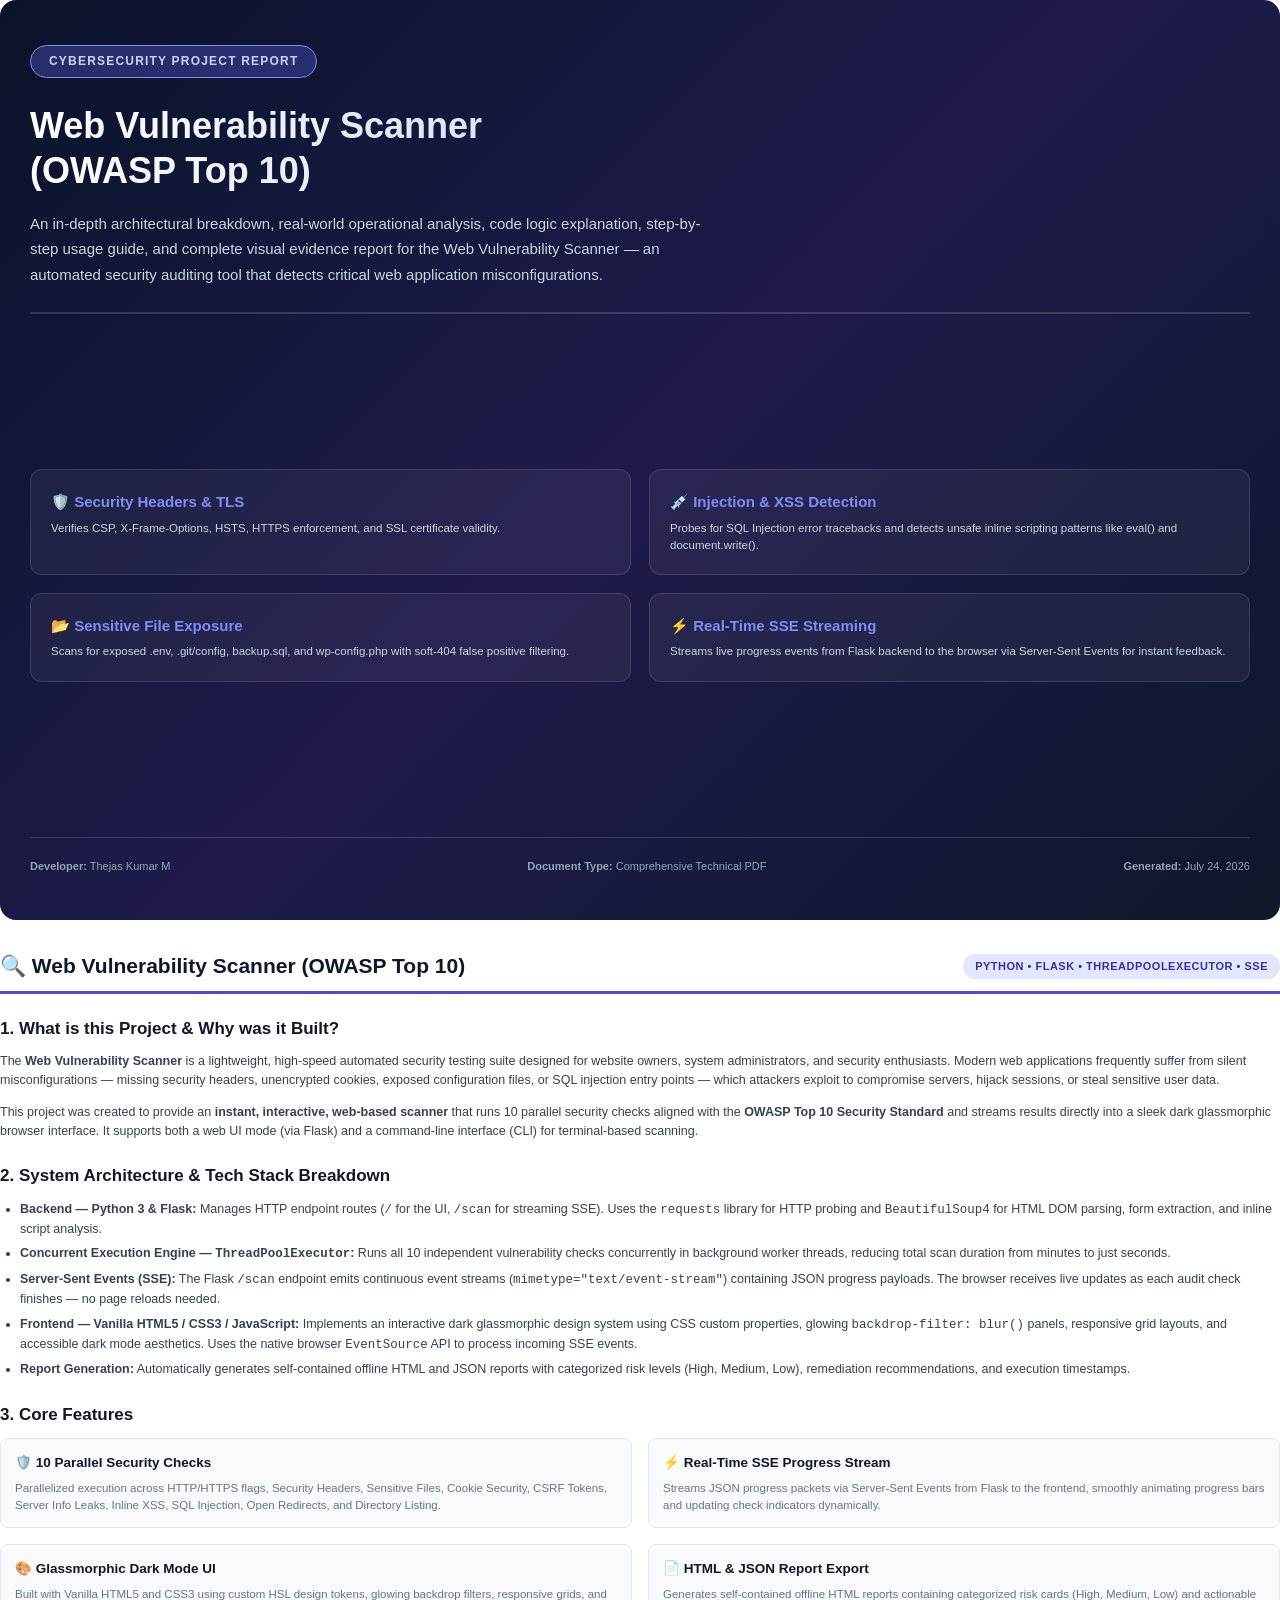
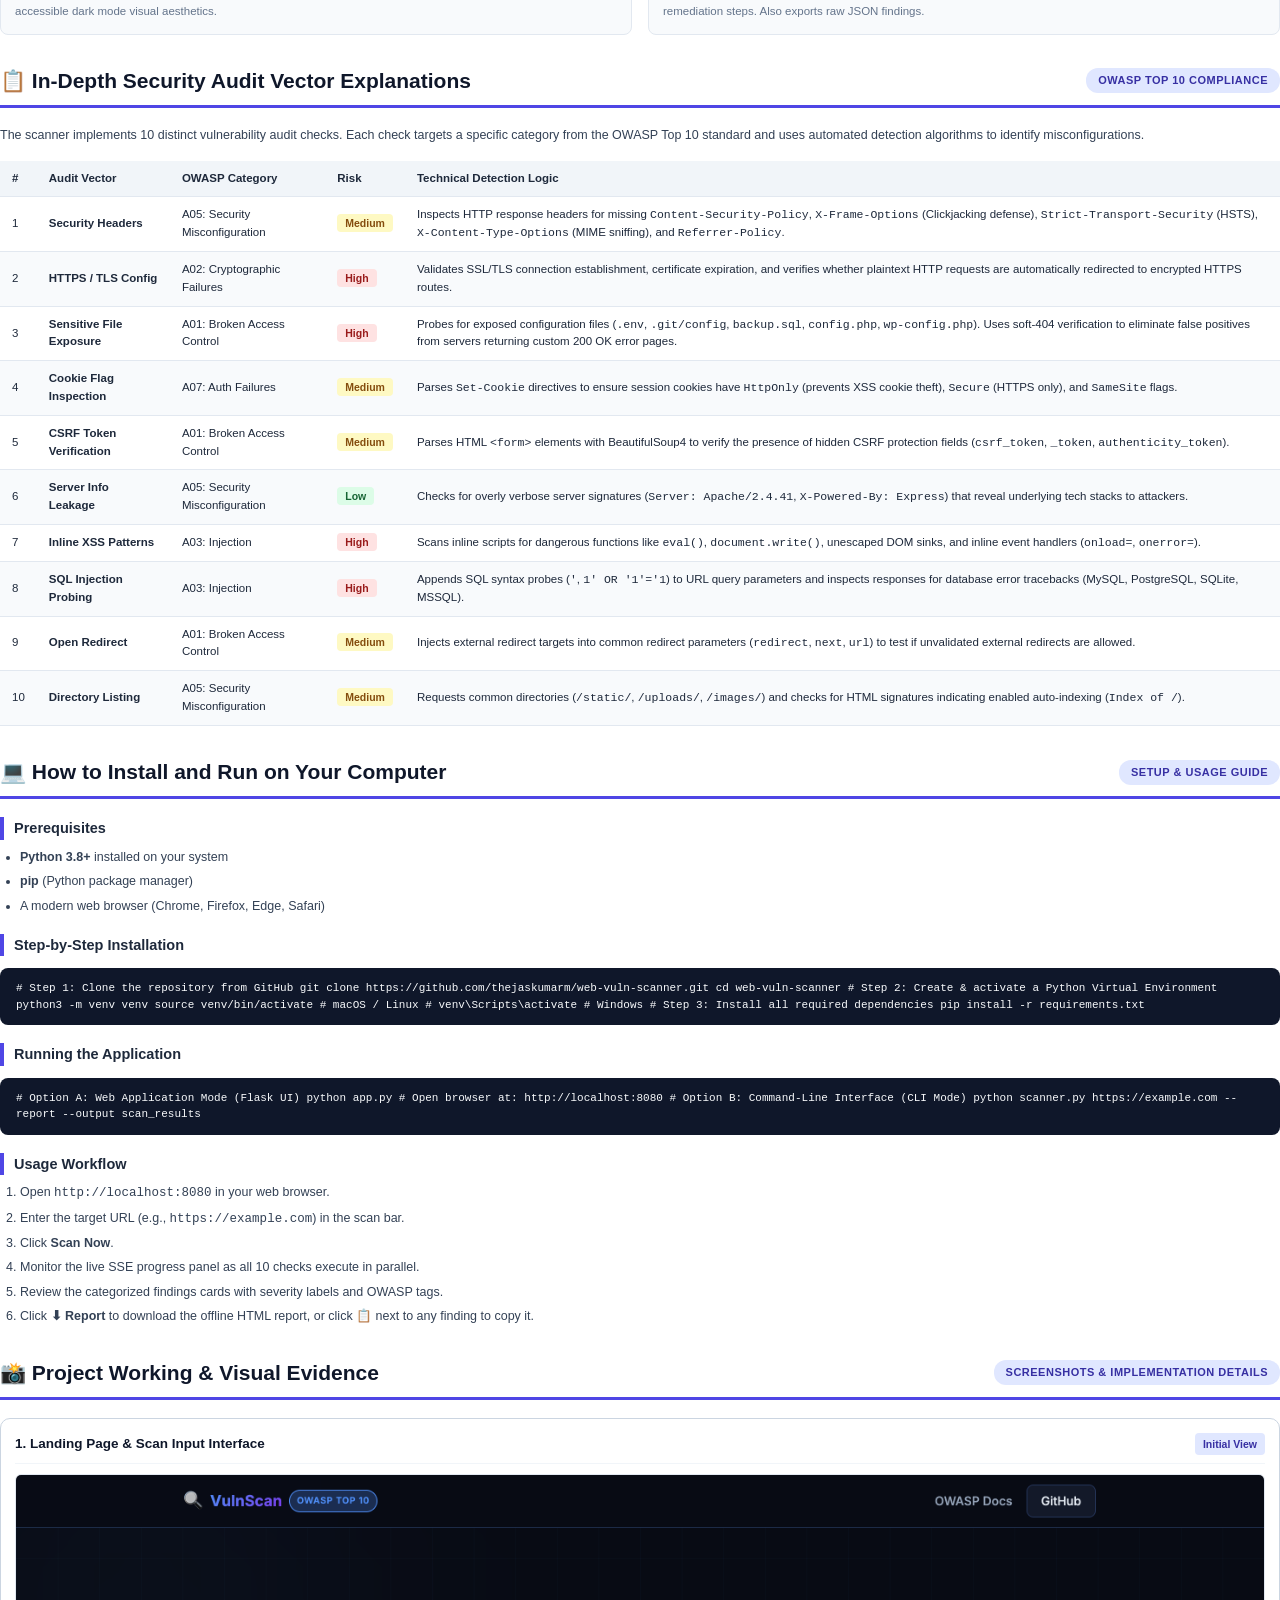
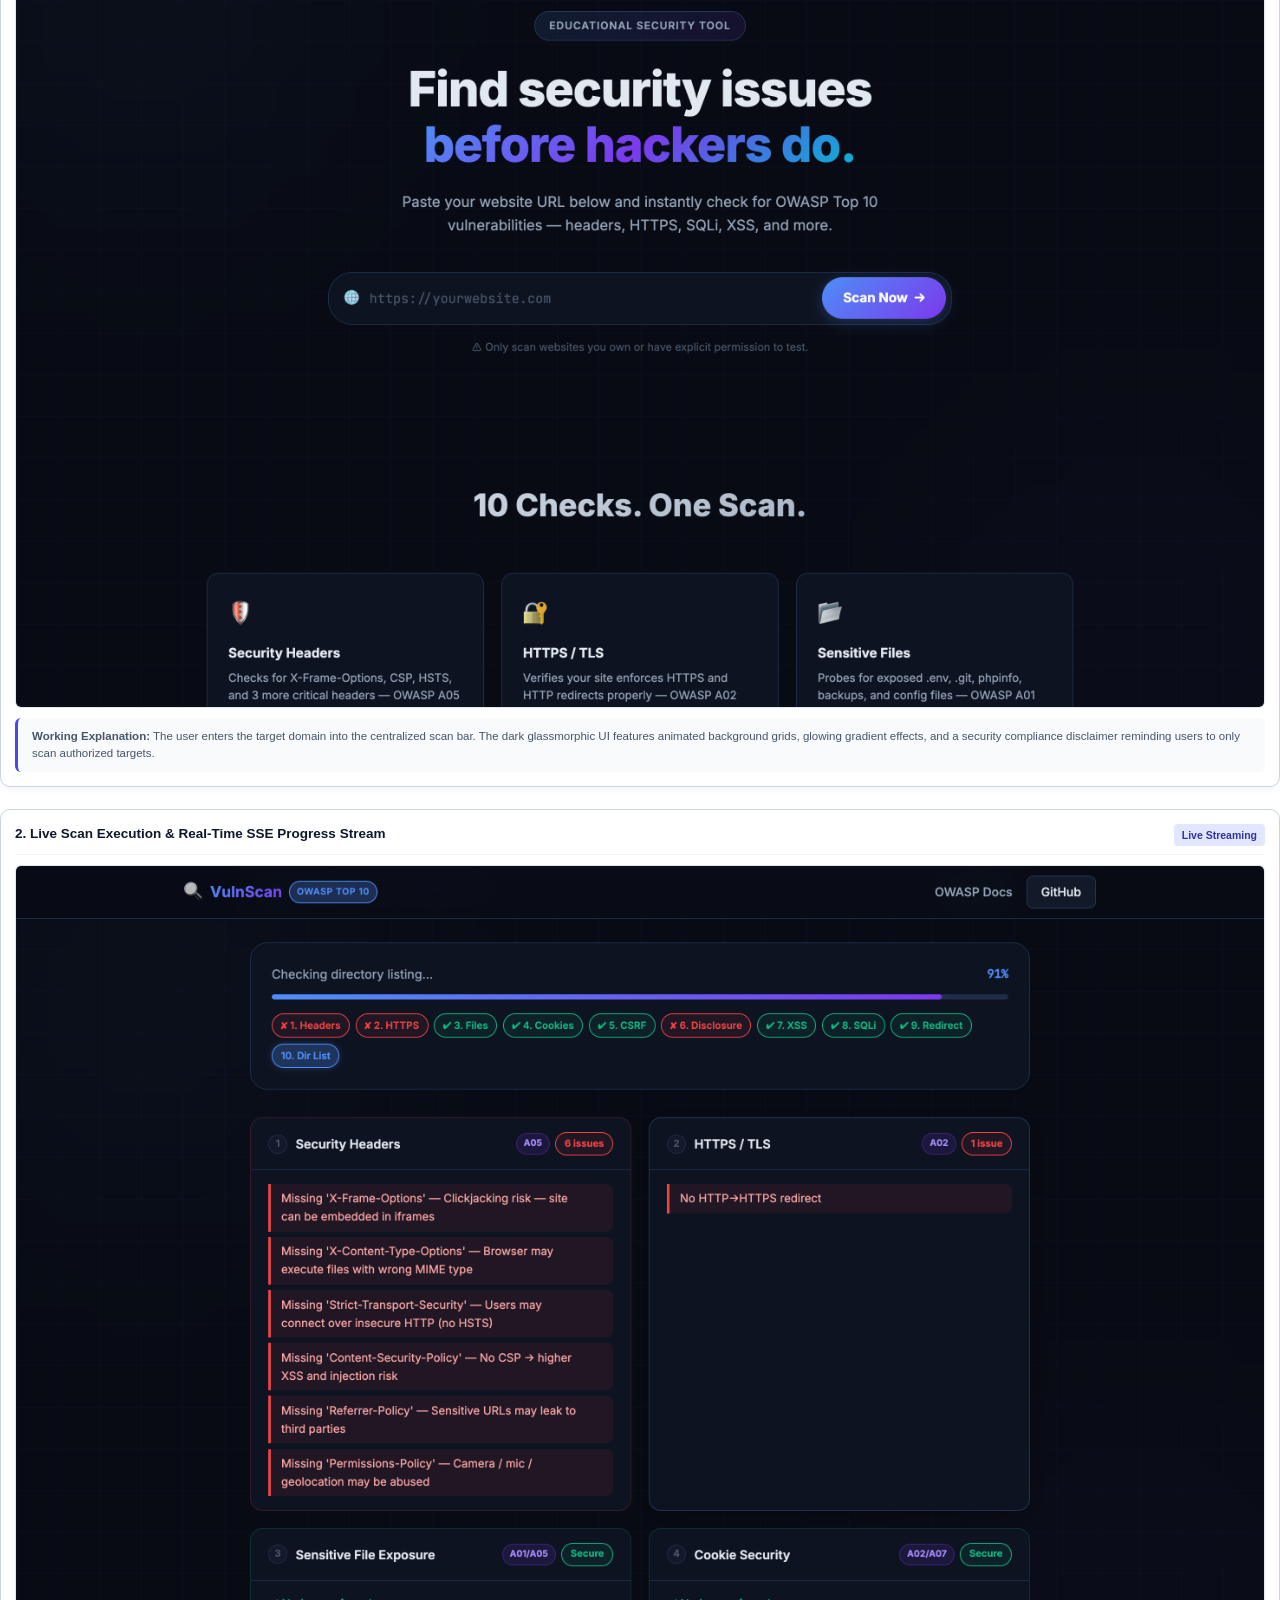
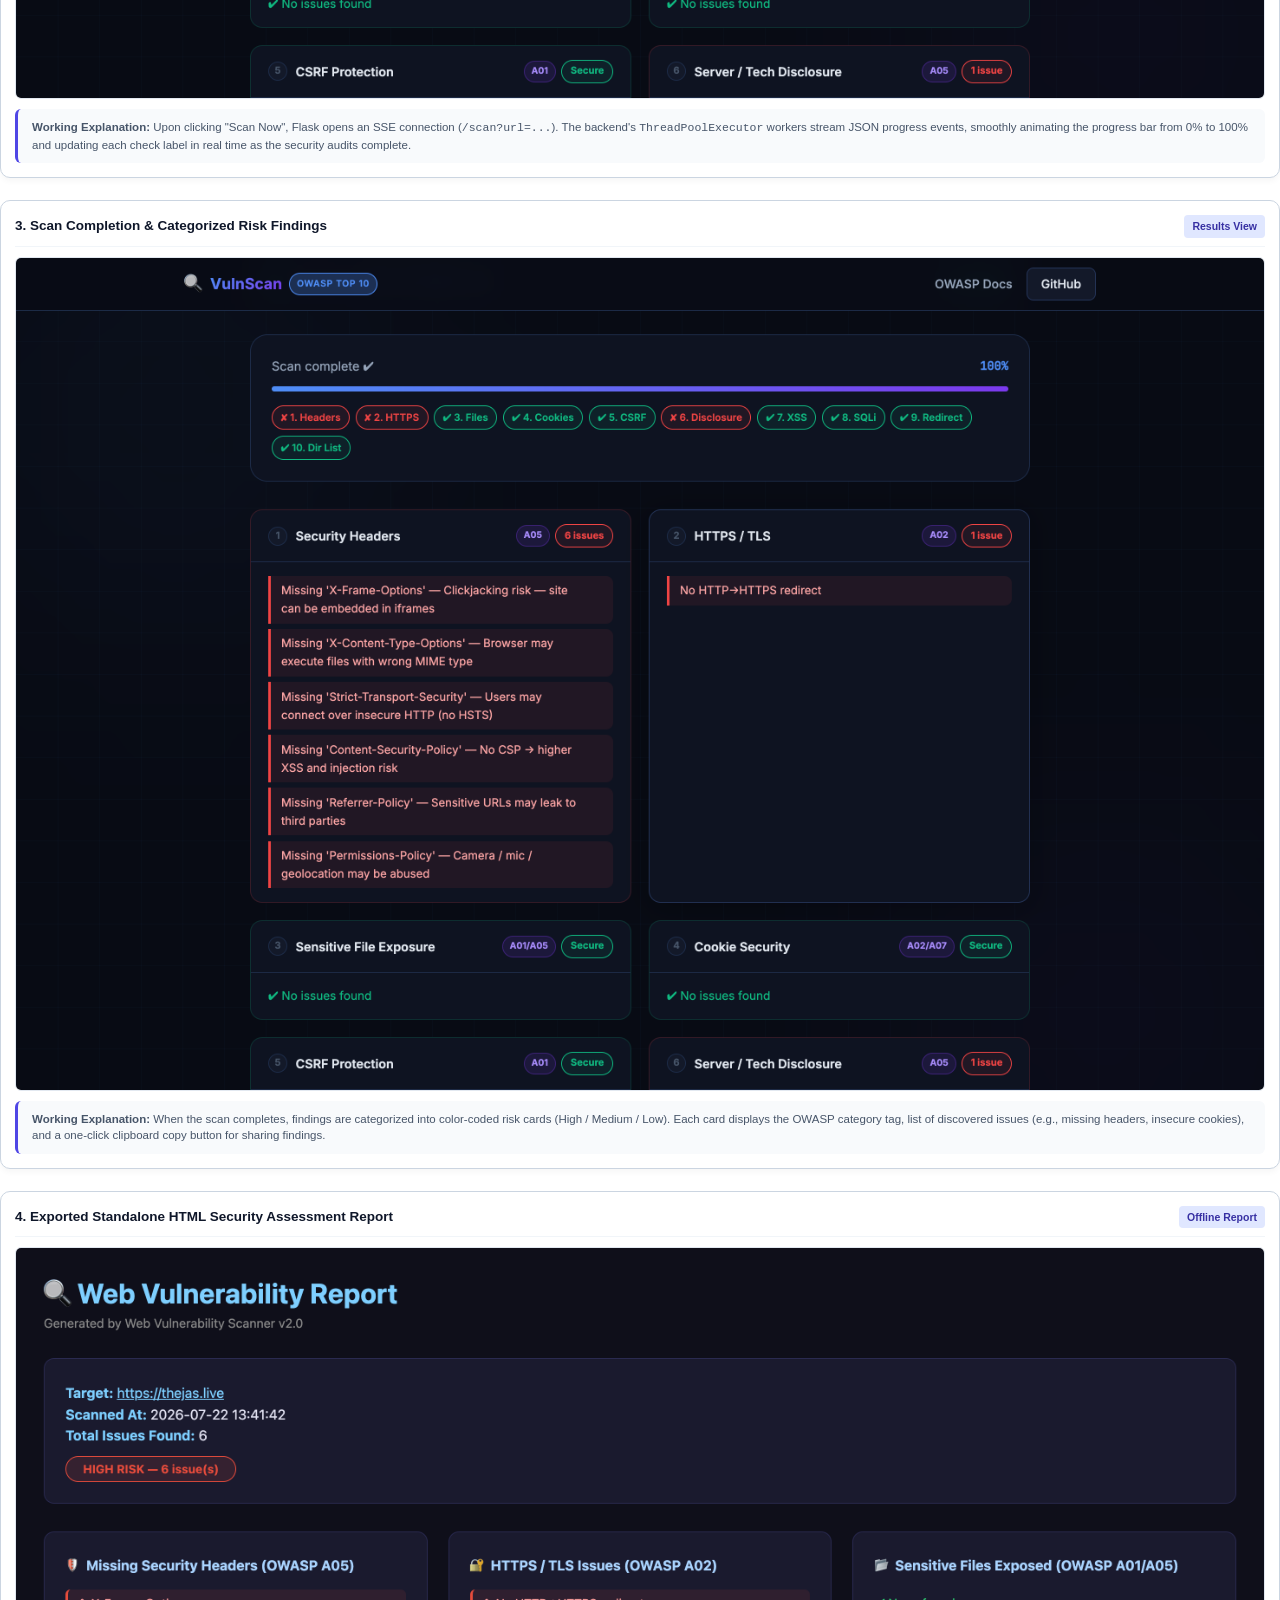
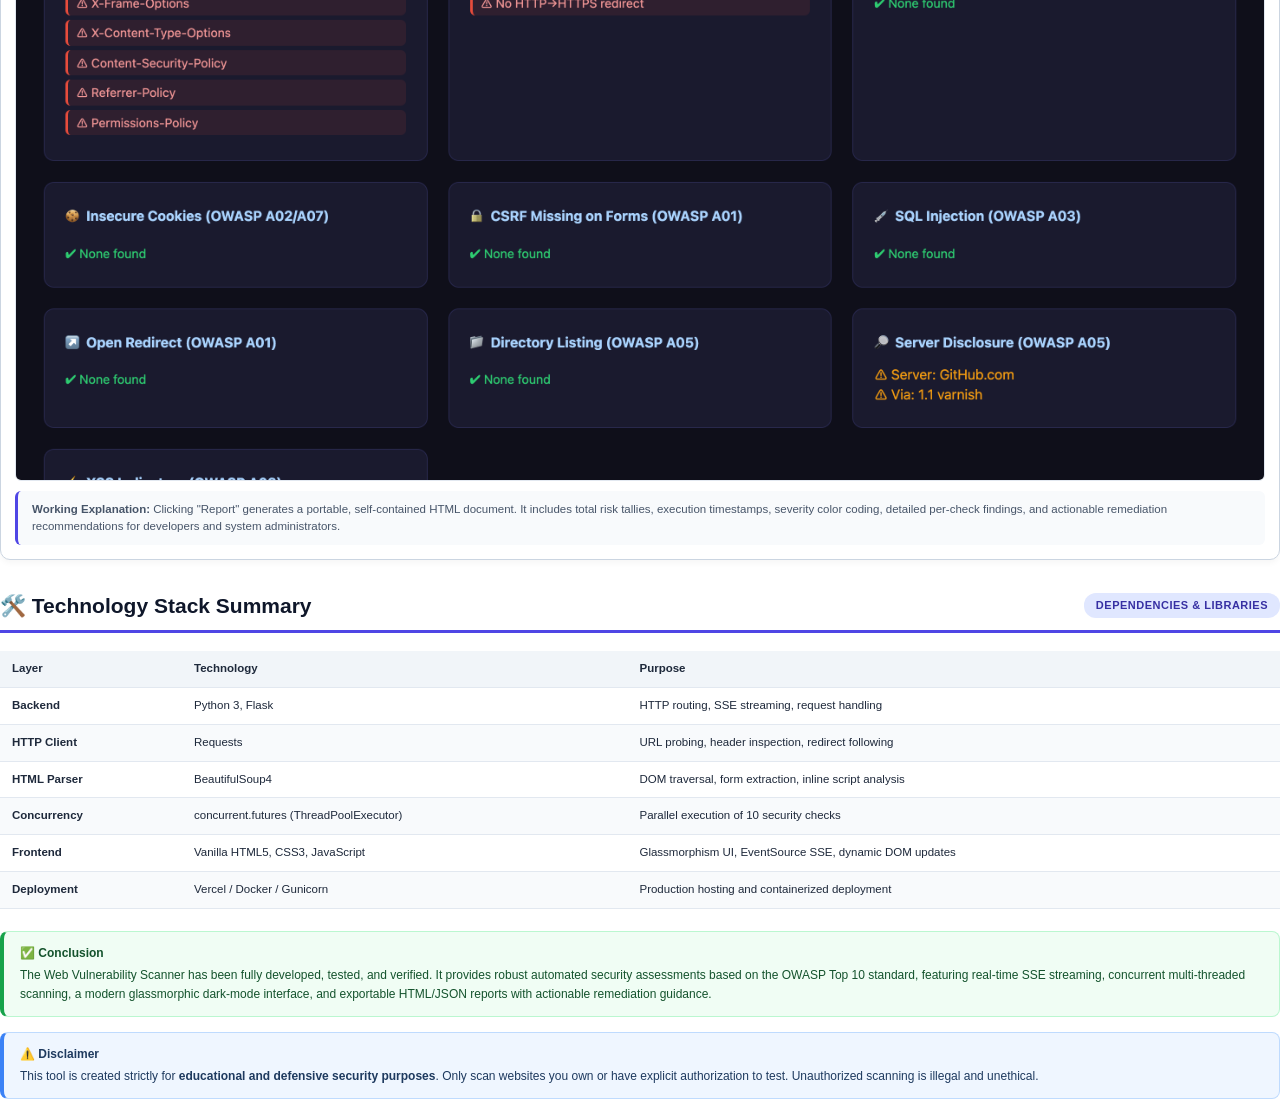
==== docs/comprehensive_portfolio_report.html @ 84428acd "Add PDF documentation with screenshots and report generation scripts" ====
<!DOCTYPE html>
<html lang="en">
<head>
  <meta charset="UTF-8">
  <title>Web Vulnerability Scanner — OWASP Top 10 — Technical Implementation Report</title>
  <style>
    @page {
      size: A4 portrait;
      margin: 18mm 16mm 18mm 16mm;
    }
    
    * {
      box-sizing: border-box;
      -webkit-print-color-adjust: exact !important;
      print-color-adjust: exact !important;
    }

    body {
      font-family: -apple-system, BlinkMacSystemFont, "Segoe UI", Roboto, Helvetica, Arial, sans-serif;
      color: #1e293b;
      background-color: #ffffff;
      margin: 0;
      padding: 0;
      font-size: 12.5px;
      line-height: 1.55;
    }

    /* Cover Page */
    .cover-page {
      page-break-after: always;
      display: flex;
      flex-direction: column;
      justify-content: space-between;
      min-height: 920px;
      padding: 45px 30px;
      background: linear-gradient(135deg, #0b1329 0%, #1e1b4b 50%, #0f172a 100%);
      color: #ffffff;
      border-radius: 16px;
      margin-bottom: 20px;
    }

    .cover-header {
      border-bottom: 2px solid rgba(255, 255, 255, 0.15);
      padding-bottom: 25px;
    }

    .cover-badge {
      display: inline-block;
      padding: 6px 18px;
      background: rgba(99, 102, 241, 0.3);
      border: 1px solid #818cf8;
      border-radius: 20px;
      color: #c7d2fe;
      font-weight: 700;
      font-size: 12px;
      letter-spacing: 1.2px;
      text-transform: uppercase;
      margin-bottom: 15px;
    }

    .cover-title {
      font-size: 36px;
      font-weight: 800;
      line-height: 1.25;
      margin: 10px 0 18px 0;
      background: linear-gradient(to right, #ffffff, #a5b4fc);
      -webkit-background-clip: text;
      -webkit-text-fill-color: transparent;
    }

    .cover-subtitle {
      font-size: 15px;
      color: #cbd5e1;
      max-width: 680px;
      line-height: 1.7;
    }

    .cover-features {
      display: grid;
      grid-template-columns: 1fr 1fr;
      gap: 18px;
      margin: 40px 0;
    }

    .cover-feat {
      background: rgba(255, 255, 255, 0.05);
      border: 1px solid rgba(255, 255, 255, 0.12);
      border-radius: 12px;
      padding: 20px;
    }

    .cover-feat h3 {
      font-size: 15px;
      margin: 0 0 6px 0;
      color: #818cf8;
      border: none;
      padding: 0;
    }

    .cover-feat p {
      color: #cbd5e1;
      font-size: 11.5px;
      margin: 0;
      line-height: 1.5;
    }

    .cover-footer {
      border-top: 1px solid rgba(255, 255, 255, 0.15);
      padding-top: 20px;
      display: flex;
      justify-content: space-between;
      color: #94a3b8;
      font-size: 11px;
    }

    /* Section Layout */
    .section-header {
      border-bottom: 3px solid #4f46e5;
      padding-bottom: 8px;
      margin-top: 30px;
      margin-bottom: 18px;
      display: flex;
      align-items: center;
      justify-content: space-between;
    }

    .section-title {
      font-size: 21px;
      font-weight: 800;
      color: #0f172a;
      margin: 0;
    }

    .section-tag {
      font-size: 11px;
      font-weight: 700;
      padding: 4px 12px;
      background: #e0e7ff;
      color: #3730a3;
      border-radius: 12px;
      text-transform: uppercase;
      letter-spacing: 0.5px;
    }

    h2 {
      font-size: 17px;
      color: #0f172a;
      margin-top: 22px;
      margin-bottom: 10px;
      font-weight: 700;
    }

    h3 {
      font-size: 14.5px;
      color: #1e293b;
      margin-top: 18px;
      margin-bottom: 8px;
      border-left: 4px solid #4f46e5;
      padding-left: 10px;
      font-weight: 700;
    }

    p {
      margin-top: 0;
      margin-bottom: 12px;
      color: #334155;
    }

    ul, ol {
      margin-top: 0;
      margin-bottom: 14px;
      padding-left: 20px;
      color: #334155;
    }

    li {
      margin-bottom: 5px;
    }

    .callout {
      background: #f0fdf4;
      border: 1px solid #bbf7d0;
      border-left: 4px solid #16a34a;
      border-radius: 8px;
      padding: 12px 16px;
      margin: 15px 0;
      font-size: 12px;
      color: #14532d;
    }

    .callout-title {
      font-weight: 700;
      margin-bottom: 4px;
    }

    .grid-2 {
      display: grid;
      grid-template-columns: 1fr 1fr;
      gap: 16px;
      margin-bottom: 20px;
    }

    .feature-box {
      background: #f8fafc;
      border: 1px solid #e2e8f0;
      border-radius: 8px;
      padding: 14px;
    }

    .feature-box h4 {
      margin: 0 0 6px 0;
      font-size: 13.5px;
      color: #0f172a;
      font-weight: 700;
    }

    .feature-box p {
      margin: 0;
      font-size: 11.5px;
      color: #64748b;
      line-height: 1.45;
    }

    table {
      width: 100%;
      border-collapse: collapse;
      margin: 15px 0 22px 0;
      font-size: 11.5px;
    }

    th, td {
      padding: 9px 12px;
      text-align: left;
      border-bottom: 1px solid #e2e8f0;
    }

    th {
      background-color: #f1f5f9;
      color: #1e293b;
      font-weight: 700;
    }

    tr:nth-child(even) {
      background-color: #f8fafc;
    }

    .screenshot-card {
      background: #ffffff;
      border: 1px solid #cbd5e1;
      border-radius: 10px;
      padding: 14px;
      margin-bottom: 22px;
      box-shadow: 0 4px 6px -1px rgba(0, 0, 0, 0.04);
      page-break-inside: avoid;
    }

    .screenshot-header {
      display: flex;
      justify-content: space-between;
      align-items: center;
      margin-bottom: 10px;
      border-bottom: 1px solid #f1f5f9;
      padding-bottom: 8px;
    }

    .screenshot-title {
      font-weight: 700;
      font-size: 13.5px;
      color: #0f172a;
    }

    .screenshot-badge {
      font-size: 10.5px;
      padding: 3px 8px;
      border-radius: 4px;
      font-weight: 700;
      background: #e0e7ff;
      color: #3730a3;
    }

    .screenshot-img {
      width: 100%;
      height: auto;
      border-radius: 6px;
      border: 1px solid #e2e8f0;
      display: block;
      margin-bottom: 10px;
    }

    .screenshot-caption {
      font-size: 11.5px;
      color: #475569;
      line-height: 1.45;
      background: #f8fafc;
      padding: 10px 14px;
      border-radius: 6px;
      border-left: 3.5px solid #4f46e5;
    }

    .code-block {
      font-family: "JetBrains Mono", Consolas, Monaco, monospace;
      background: #0f172a;
      color: #f8fafc;
      padding: 12px 16px;
      border-radius: 8px;
      font-size: 11px;
      line-height: 1.5;
      overflow-x: auto;
      margin: 12px 0;
    }

    .badge-green { background: #dcfce7; color: #166534; }
    .badge-yellow { background: #fef9c3; color: #854d0e; }
    .badge-red { background: #fee2e2; color: #991b1b; }

    .page-break {
      page-break-after: always;
    }
  </style>
</head>
<body>

  <!-- ========================================== -->
  <!-- COVER PAGE                                 -->
  <!-- ========================================== -->
  <div class="cover-page">
    <div class="cover-header">
      <div class="cover-badge">Cybersecurity Project Report</div>
      <div class="cover-title">Web Vulnerability Scanner<br>(OWASP Top 10)</div>
      <div class="cover-subtitle">
        An in-depth architectural breakdown, real-world operational analysis, code logic explanation, step-by-step usage guide, and complete visual evidence report for the Web Vulnerability Scanner — an automated security auditing tool that detects critical web application misconfigurations.
      </div>
    </div>

    <div class="cover-features">
      <div class="cover-feat">
        <h3>🛡️ Security Headers & TLS</h3>
        <p>Verifies CSP, X-Frame-Options, HSTS, HTTPS enforcement, and SSL certificate validity.</p>
      </div>
      <div class="cover-feat">
        <h3>💉 Injection & XSS Detection</h3>
        <p>Probes for SQL Injection error tracebacks and detects unsafe inline scripting patterns like eval() and document.write().</p>
      </div>
      <div class="cover-feat">
        <h3>📂 Sensitive File Exposure</h3>
        <p>Scans for exposed .env, .git/config, backup.sql, and wp-config.php with soft-404 false positive filtering.</p>
      </div>
      <div class="cover-feat">
        <h3>⚡ Real-Time SSE Streaming</h3>
        <p>Streams live progress events from Flask backend to the browser via Server-Sent Events for instant feedback.</p>
      </div>
    </div>

    <div class="cover-footer">
      <div><strong>Developer:</strong> Thejas Kumar M</div>
      <div><strong>Document Type:</strong> Comprehensive Technical PDF</div>
      <div><strong>Generated:</strong> July 24, 2026</div>
    </div>
  </div>


  <!-- ========================================== -->
  <!-- SECTION 1: WHAT IS THIS PROJECT?           -->
  <!-- ========================================== -->
  <div class="section-header">
    <div class="section-title">🔍 Web Vulnerability Scanner (OWASP Top 10)</div>
    <div class="section-tag">Python • Flask • ThreadPoolExecutor • SSE</div>
  </div>

  <h2>1. What is this Project & Why was it Built?</h2>
  <p>
    The <strong>Web Vulnerability Scanner</strong> is a lightweight, high-speed automated security testing suite designed for website owners, system administrators, and security enthusiasts. Modern web applications frequently suffer from silent misconfigurations — missing security headers, unencrypted cookies, exposed configuration files, or SQL injection entry points — which attackers exploit to compromise servers, hijack sessions, or steal sensitive user data.
  </p>
  <p>
    This project was created to provide an <strong>instant, interactive, web-based scanner</strong> that runs 10 parallel security checks aligned with the <strong>OWASP Top 10 Security Standard</strong> and streams results directly into a sleek dark glassmorphic browser interface. It supports both a web UI mode (via Flask) and a command-line interface (CLI) for terminal-based scanning.
  </p>

  <h2>2. System Architecture & Tech Stack Breakdown</h2>
  <ul>
    <li><strong>Backend — Python 3 & Flask:</strong> Manages HTTP endpoint routes (<code>/</code> for the UI, <code>/scan</code> for streaming SSE). Uses the <code>requests</code> library for HTTP probing and <code>BeautifulSoup4</code> for HTML DOM parsing, form extraction, and inline script analysis.</li>
    <li><strong>Concurrent Execution Engine — <code>ThreadPoolExecutor</code>:</strong> Runs all 10 independent vulnerability checks concurrently in background worker threads, reducing total scan duration from minutes to just seconds.</li>
    <li><strong>Server-Sent Events (SSE):</strong> The Flask <code>/scan</code> endpoint emits continuous event streams (<code>mimetype="text/event-stream"</code>) containing JSON progress payloads. The browser receives live updates as each audit check finishes — no page reloads needed.</li>
    <li><strong>Frontend — Vanilla HTML5 / CSS3 / JavaScript:</strong> Implements an interactive dark glassmorphic design system using CSS custom properties, glowing <code>backdrop-filter: blur()</code> panels, responsive grid layouts, and accessible dark mode aesthetics. Uses the native browser <code>EventSource</code> API to process incoming SSE events.</li>
    <li><strong>Report Generation:</strong> Automatically generates self-contained offline HTML and JSON reports with categorized risk levels (High, Medium, Low), remediation recommendations, and execution timestamps.</li>
  </ul>

  <h2>3. Core Features</h2>
  <div class="grid-2">
    <div class="feature-box">
      <h4>🛡️ 10 Parallel Security Checks</h4>
      <p>Parallelized execution across HTTP/HTTPS flags, Security Headers, Sensitive Files, Cookie Security, CSRF Tokens, Server Info Leaks, Inline XSS, SQL Injection, Open Redirects, and Directory Listing.</p>
    </div>
    <div class="feature-box">
      <h4>⚡ Real-Time SSE Progress Stream</h4>
      <p>Streams JSON progress packets via Server-Sent Events from Flask to the frontend, smoothly animating progress bars and updating check indicators dynamically.</p>
    </div>
    <div class="feature-box">
      <h4>🎨 Glassmorphic Dark Mode UI</h4>
      <p>Built with Vanilla HTML5 and CSS3 using custom HSL design tokens, glowing backdrop filters, responsive grids, and accessible dark mode visual aesthetics.</p>
    </div>
    <div class="feature-box">
      <h4>📄 HTML & JSON Report Export</h4>
      <p>Generates self-contained offline HTML reports containing categorized risk cards (High, Medium, Low) and actionable remediation steps. Also exports raw JSON findings.</p>
    </div>
  </div>

  <div class="page-break"></div>


  <!-- ========================================== -->
  <!-- SECTION 2: VULNERABILITY AUDIT DETAILS     -->
  <!-- ========================================== -->
  <div class="section-header">
    <div class="section-title">📋 In-Depth Security Audit Vector Explanations</div>
    <div class="section-tag">OWASP Top 10 Compliance</div>
  </div>

  <p>
    The scanner implements 10 distinct vulnerability audit checks. Each check targets a specific category from the OWASP Top 10 standard and uses automated detection algorithms to identify misconfigurations.
  </p>

  <table>
    <thead>
      <tr>
        <th>#</th>
        <th>Audit Vector</th>
        <th>OWASP Category</th>
        <th>Risk</th>
        <th>Technical Detection Logic</th>
      </tr>
    </thead>
    <tbody>
      <tr>
        <td>1</td>
        <td><strong>Security Headers</strong></td>
        <td>A05: Security Misconfiguration</td>
        <td><span class="screenshot-badge badge-yellow">Medium</span></td>
        <td>Inspects HTTP response headers for missing <code>Content-Security-Policy</code>, <code>X-Frame-Options</code> (Clickjacking defense), <code>Strict-Transport-Security</code> (HSTS), <code>X-Content-Type-Options</code> (MIME sniffing), and <code>Referrer-Policy</code>.</td>
      </tr>
      <tr>
        <td>2</td>
        <td><strong>HTTPS / TLS Config</strong></td>
        <td>A02: Cryptographic Failures</td>
        <td><span class="screenshot-badge badge-red">High</span></td>
        <td>Validates SSL/TLS connection establishment, certificate expiration, and verifies whether plaintext HTTP requests are automatically redirected to encrypted HTTPS routes.</td>
      </tr>
      <tr>
        <td>3</td>
        <td><strong>Sensitive File Exposure</strong></td>
        <td>A01: Broken Access Control</td>
        <td><span class="screenshot-badge badge-red">High</span></td>
        <td>Probes for exposed configuration files (<code>.env</code>, <code>.git/config</code>, <code>backup.sql</code>, <code>config.php</code>, <code>wp-config.php</code>). Uses soft-404 verification to eliminate false positives from servers returning custom 200 OK error pages.</td>
      </tr>
      <tr>
        <td>4</td>
        <td><strong>Cookie Flag Inspection</strong></td>
        <td>A07: Auth Failures</td>
        <td><span class="screenshot-badge badge-yellow">Medium</span></td>
        <td>Parses <code>Set-Cookie</code> directives to ensure session cookies have <code>HttpOnly</code> (prevents XSS cookie theft), <code>Secure</code> (HTTPS only), and <code>SameSite</code> flags.</td>
      </tr>
      <tr>
        <td>5</td>
        <td><strong>CSRF Token Verification</strong></td>
        <td>A01: Broken Access Control</td>
        <td><span class="screenshot-badge badge-yellow">Medium</span></td>
        <td>Parses HTML <code>&lt;form&gt;</code> elements with BeautifulSoup4 to verify the presence of hidden CSRF protection fields (<code>csrf_token</code>, <code>_token</code>, <code>authenticity_token</code>).</td>
      </tr>
      <tr>
        <td>6</td>
        <td><strong>Server Info Leakage</strong></td>
        <td>A05: Security Misconfiguration</td>
        <td><span class="screenshot-badge badge-green">Low</span></td>
        <td>Checks for overly verbose server signatures (<code>Server: Apache/2.4.41</code>, <code>X-Powered-By: Express</code>) that reveal underlying tech stacks to attackers.</td>
      </tr>
      <tr>
        <td>7</td>
        <td><strong>Inline XSS Patterns</strong></td>
        <td>A03: Injection</td>
        <td><span class="screenshot-badge badge-red">High</span></td>
        <td>Scans inline scripts for dangerous functions like <code>eval()</code>, <code>document.write()</code>, unescaped DOM sinks, and inline event handlers (<code>onload=</code>, <code>onerror=</code>).</td>
      </tr>
      <tr>
        <td>8</td>
        <td><strong>SQL Injection Probing</strong></td>
        <td>A03: Injection</td>
        <td><span class="screenshot-badge badge-red">High</span></td>
        <td>Appends SQL syntax probes (<code>'</code>, <code>1' OR '1'='1</code>) to URL query parameters and inspects responses for database error tracebacks (MySQL, PostgreSQL, SQLite, MSSQL).</td>
      </tr>
      <tr>
        <td>9</td>
        <td><strong>Open Redirect</strong></td>
        <td>A01: Broken Access Control</td>
        <td><span class="screenshot-badge badge-yellow">Medium</span></td>
        <td>Injects external redirect targets into common redirect parameters (<code>redirect</code>, <code>next</code>, <code>url</code>) to test if unvalidated external redirects are allowed.</td>
      </tr>
      <tr>
        <td>10</td>
        <td><strong>Directory Listing</strong></td>
        <td>A05: Security Misconfiguration</td>
        <td><span class="screenshot-badge badge-yellow">Medium</span></td>
        <td>Requests common directories (<code>/static/</code>, <code>/uploads/</code>, <code>/images/</code>) and checks for HTML signatures indicating enabled auto-indexing (<code>Index of /</code>).</td>
      </tr>
    </tbody>
  </table>


  <!-- ========================================== -->
  <!-- SECTION 3: HOW TO INSTALL & RUN            -->
  <!-- ========================================== -->
  <div class="section-header">
    <div class="section-title">💻 How to Install and Run on Your Computer</div>
    <div class="section-tag">Setup & Usage Guide</div>
  </div>

  <h3>Prerequisites</h3>
  <ul>
    <li><strong>Python 3.8+</strong> installed on your system</li>
    <li><strong>pip</strong> (Python package manager)</li>
    <li>A modern web browser (Chrome, Firefox, Edge, Safari)</li>
  </ul>

  <h3>Step-by-Step Installation</h3>
  <div class="code-block">
# Step 1: Clone the repository from GitHub
git clone https://github.com/thejaskumarm/web-vuln-scanner.git
cd web-vuln-scanner

# Step 2: Create & activate a Python Virtual Environment
python3 -m venv venv
source venv/bin/activate          # macOS / Linux
# venv\Scripts\activate           # Windows

# Step 3: Install all required dependencies
pip install -r requirements.txt
  </div>

  <h3>Running the Application</h3>
  <div class="code-block">
# Option A: Web Application Mode (Flask UI)
python app.py
# Open browser at: http://localhost:8080

# Option B: Command-Line Interface (CLI Mode)
python scanner.py https://example.com --report --output scan_results
  </div>

  <h3>Usage Workflow</h3>
  <ol>
    <li>Open <code>http://localhost:8080</code> in your web browser.</li>
    <li>Enter the target URL (e.g., <code>https://example.com</code>) in the scan bar.</li>
    <li>Click <strong>Scan Now</strong>.</li>
    <li>Monitor the live SSE progress panel as all 10 checks execute in parallel.</li>
    <li>Review the categorized findings cards with severity labels and OWASP tags.</li>
    <li>Click <strong>⬇ Report</strong> to download the offline HTML report, or click 📋 next to any finding to copy it.</li>
  </ol>

  <div class="page-break"></div>


  <!-- ========================================== -->
  <!-- SECTION 4: SCREENSHOTS & VISUAL EVIDENCE   -->
  <!-- ========================================== -->
  <div class="section-header">
    <div class="section-title">📸 Project Working & Visual Evidence</div>
    <div class="section-tag">Screenshots & Implementation Details</div>
  </div>

  <!-- Screenshot 1 -->
  <div class="screenshot-card">
    <div class="screenshot-header">
      <div class="screenshot-title">1. Landing Page & Scan Input Interface</div>
      <div class="screenshot-badge">Initial View</div>
    </div>
    <img src="screenshots/01_vuln_scanner_landing.png" class="screenshot-img" alt="Web Vulnerability Scanner Landing Page">
    <div class="screenshot-caption">
      <strong>Working Explanation:</strong> The user enters the target domain into the centralized scan bar. The dark glassmorphic UI features animated background grids, glowing gradient effects, and a security compliance disclaimer reminding users to only scan authorized targets.
    </div>
  </div>

  <!-- Screenshot 2 -->
  <div class="screenshot-card">
    <div class="screenshot-header">
      <div class="screenshot-title">2. Live Scan Execution & Real-Time SSE Progress Stream</div>
      <div class="screenshot-badge">Live Streaming</div>
    </div>
    <img src="screenshots/02_vuln_scanner_progress.png" class="screenshot-img" alt="Web Vulnerability Scanner Progress Stream">
    <div class="screenshot-caption">
      <strong>Working Explanation:</strong> Upon clicking "Scan Now", Flask opens an SSE connection (<code>/scan?url=...</code>). The backend's <code>ThreadPoolExecutor</code> workers stream JSON progress events, smoothly animating the progress bar from 0% to 100% and updating each check label in real time as the security audits complete.
    </div>
  </div>

  <!-- Screenshot 3 -->
  <div class="screenshot-card">
    <div class="screenshot-header">
      <div class="screenshot-title">3. Scan Completion & Categorized Risk Findings</div>
      <div class="screenshot-badge">Results View</div>
    </div>
    <img src="screenshots/03_vuln_scanner_results.png" class="screenshot-img" alt="Web Vulnerability Scanner Audit Results">
    <div class="screenshot-caption">
      <strong>Working Explanation:</strong> When the scan completes, findings are categorized into color-coded risk cards (High / Medium / Low). Each card displays the OWASP category tag, list of discovered issues (e.g., missing headers, insecure cookies), and a one-click clipboard copy button for sharing findings.
    </div>
  </div>

  <!-- Screenshot 4 -->
  <div class="screenshot-card">
    <div class="screenshot-header">
      <div class="screenshot-title">4. Exported Standalone HTML Security Assessment Report</div>
      <div class="screenshot-badge">Offline Report</div>
    </div>
    <img src="screenshots/04_vuln_scanner_report.png" class="screenshot-img" alt="Web Vulnerability Scanner Offline HTML Report">
    <div class="screenshot-caption">
      <strong>Working Explanation:</strong> Clicking "Report" generates a portable, self-contained HTML document. It includes total risk tallies, execution timestamps, severity color coding, detailed per-check findings, and actionable remediation recommendations for developers and system administrators.
    </div>
  </div>


  <!-- ========================================== -->
  <!-- SECTION 5: TECH STACK TABLE                -->
  <!-- ========================================== -->
  <div class="section-header">
    <div class="section-title">🛠️ Technology Stack Summary</div>
    <div class="section-tag">Dependencies & Libraries</div>
  </div>

  <table>
    <thead>
      <tr>
        <th>Layer</th>
        <th>Technology</th>
        <th>Purpose</th>
      </tr>
    </thead>
    <tbody>
      <tr>
        <td><strong>Backend</strong></td>
        <td>Python 3, Flask</td>
        <td>HTTP routing, SSE streaming, request handling</td>
      </tr>
      <tr>
        <td><strong>HTTP Client</strong></td>
        <td>Requests</td>
        <td>URL probing, header inspection, redirect following</td>
      </tr>
      <tr>
        <td><strong>HTML Parser</strong></td>
        <td>BeautifulSoup4</td>
        <td>DOM traversal, form extraction, inline script analysis</td>
      </tr>
      <tr>
        <td><strong>Concurrency</strong></td>
        <td>concurrent.futures (ThreadPoolExecutor)</td>
        <td>Parallel execution of 10 security checks</td>
      </tr>
      <tr>
        <td><strong>Frontend</strong></td>
        <td>Vanilla HTML5, CSS3, JavaScript</td>
        <td>Glassmorphism UI, EventSource SSE, dynamic DOM updates</td>
      </tr>
      <tr>
        <td><strong>Deployment</strong></td>
        <td>Vercel / Docker / Gunicorn</td>
        <td>Production hosting and containerized deployment</td>
      </tr>
    </tbody>
  </table>

  <div class="callout">
    <div class="callout-title">✅ Conclusion</div>
    The Web Vulnerability Scanner has been fully developed, tested, and verified. It provides robust automated security assessments based on the OWASP Top 10 standard, featuring real-time SSE streaming, concurrent multi-threaded scanning, a modern glassmorphic dark-mode interface, and exportable HTML/JSON reports with actionable remediation guidance.
  </div>

  <div class="callout" style="background: #eff6ff; border-color: #bfdbfe; border-left-color: #3b82f6; color: #1e3a5f;">
    <div class="callout-title">⚠️ Disclaimer</div>
    This tool is created strictly for <strong>educational and defensive security purposes</strong>. Only scan websites you own or have explicit authorization to test. Unauthorized scanning is illegal and unethical.
  </div>

</body>
</html>
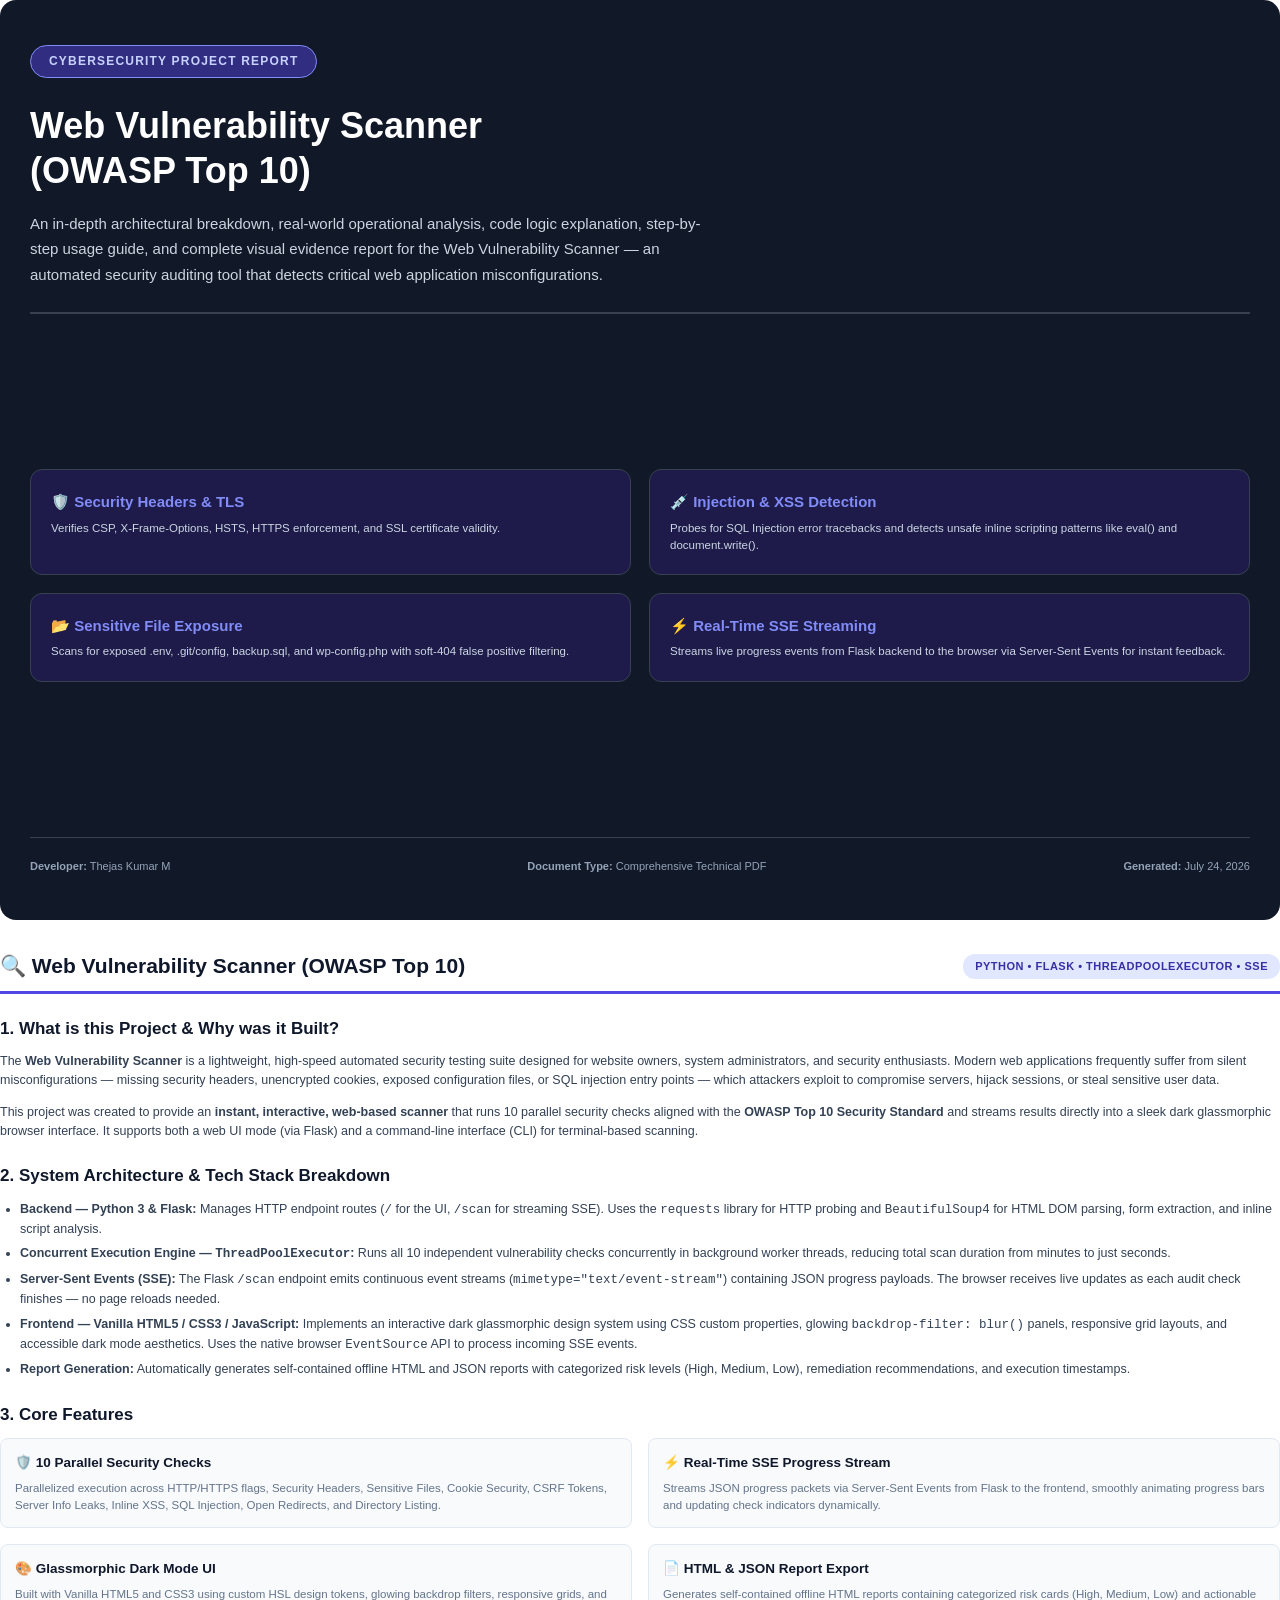
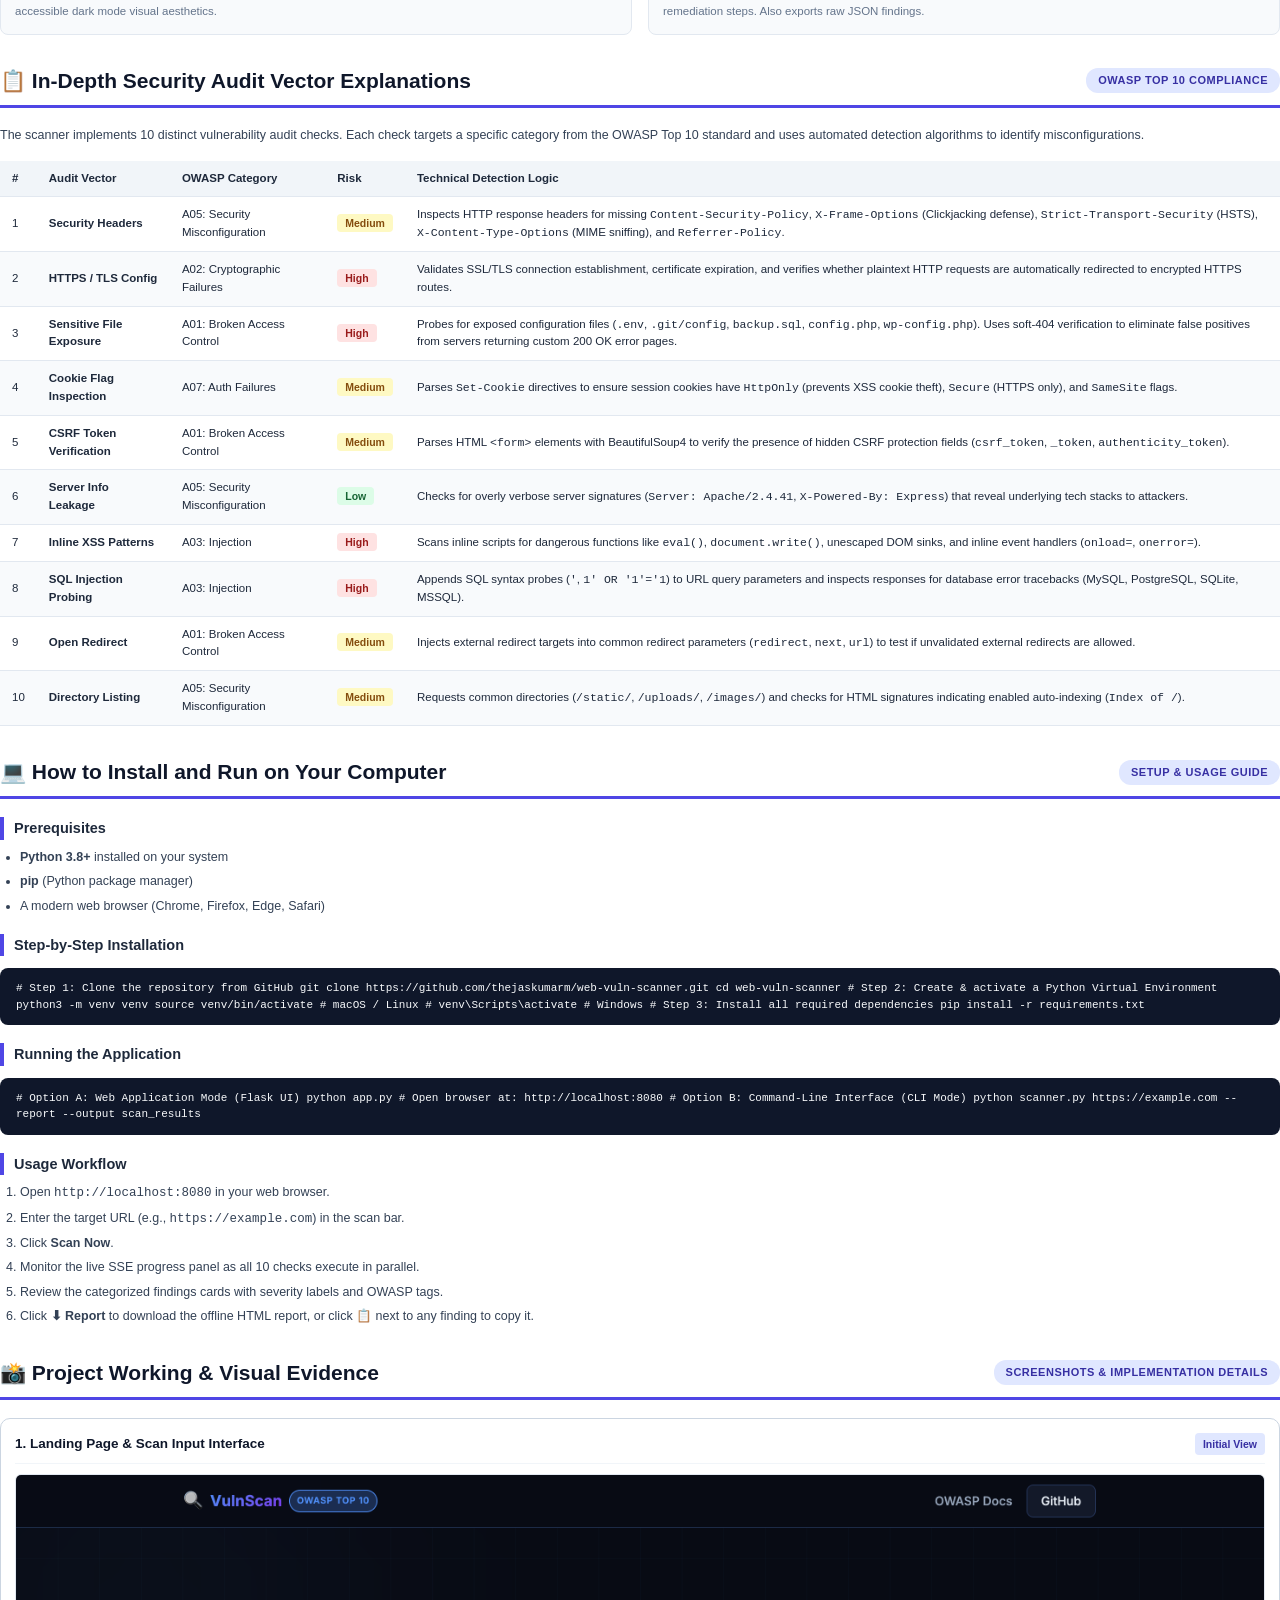
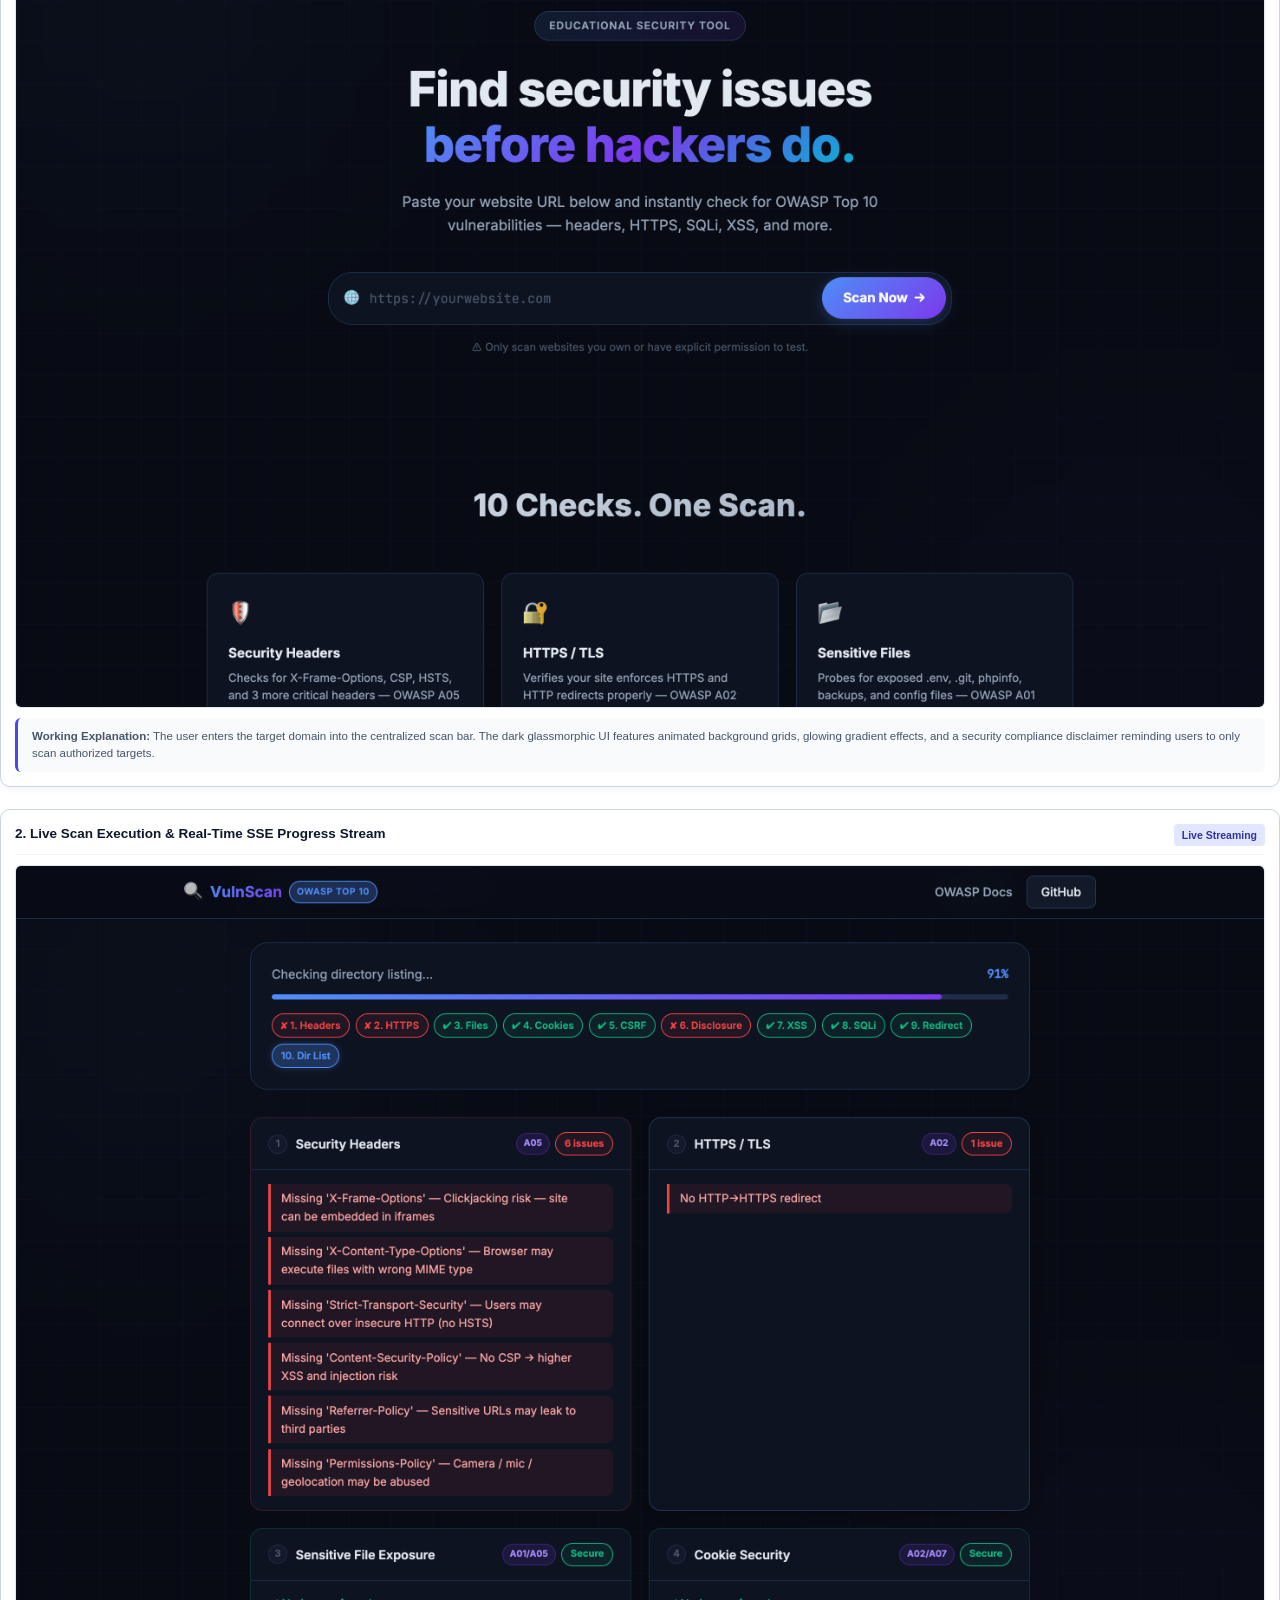
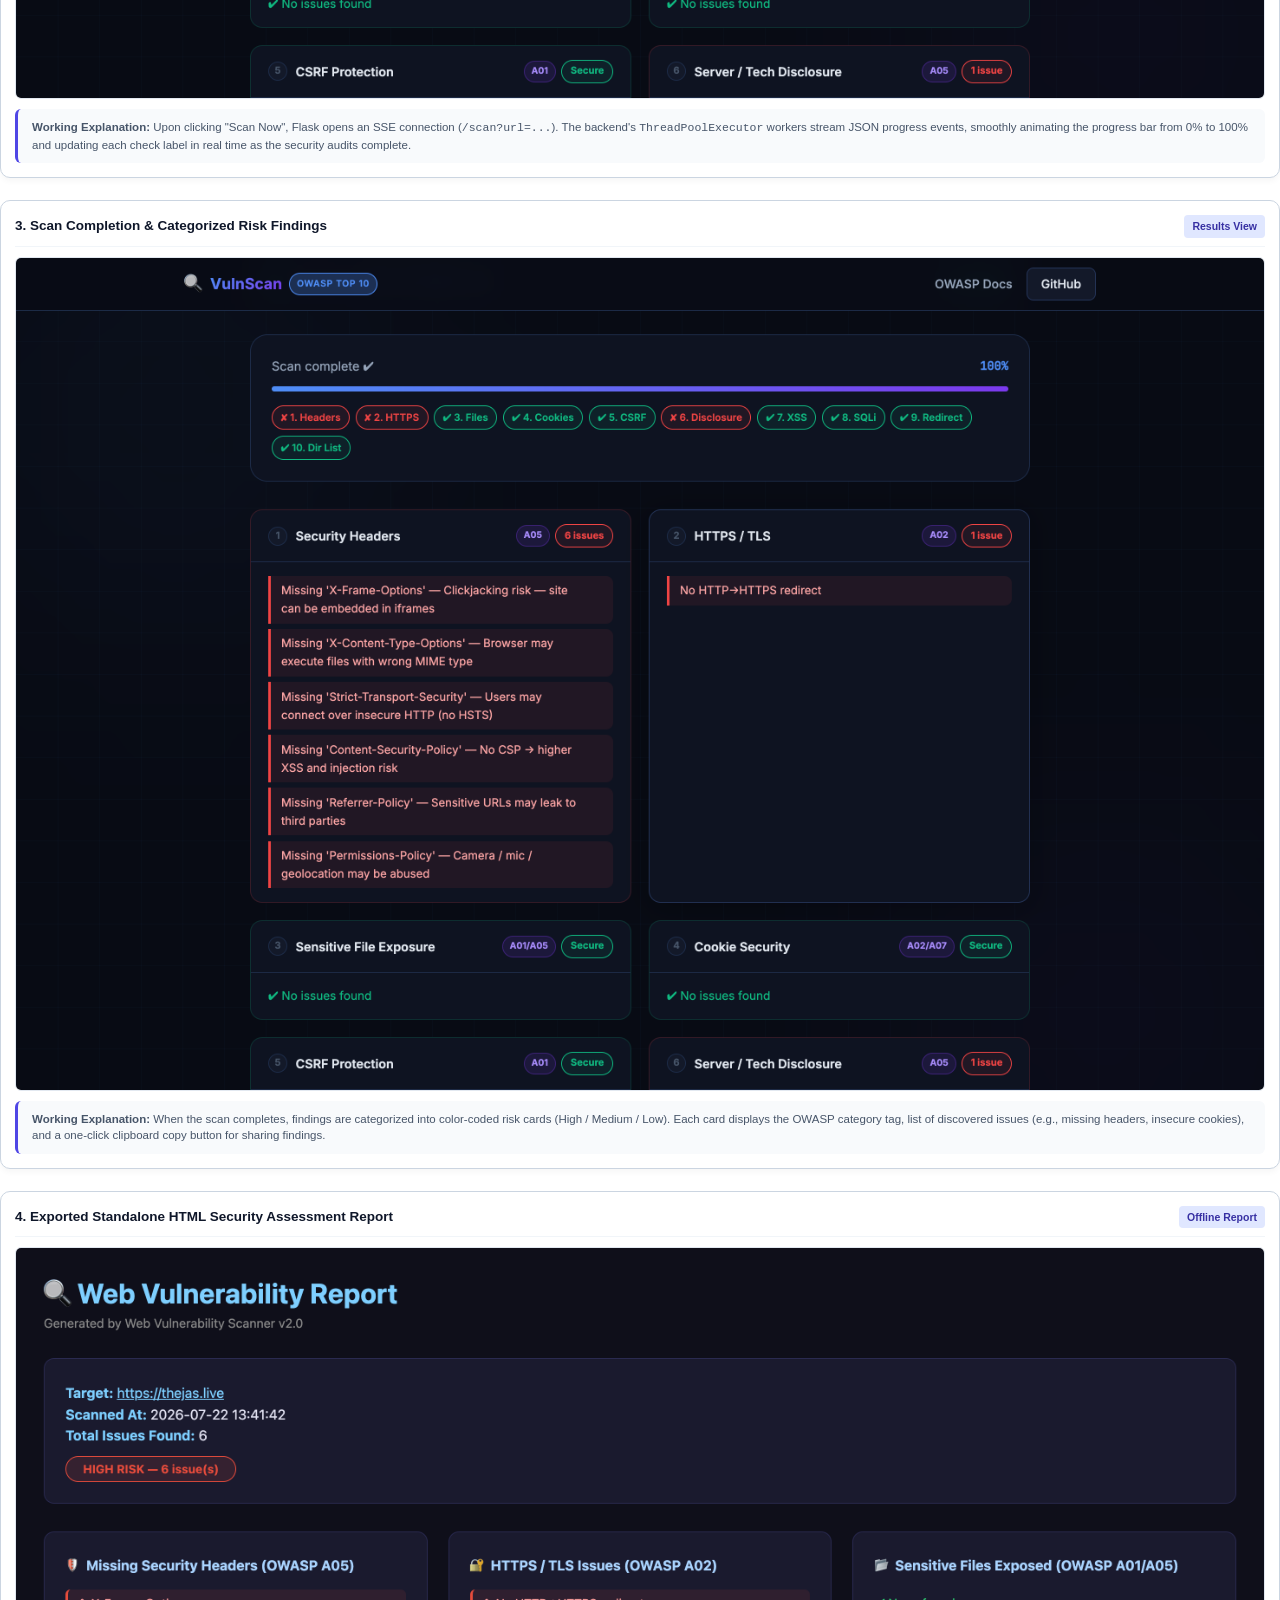
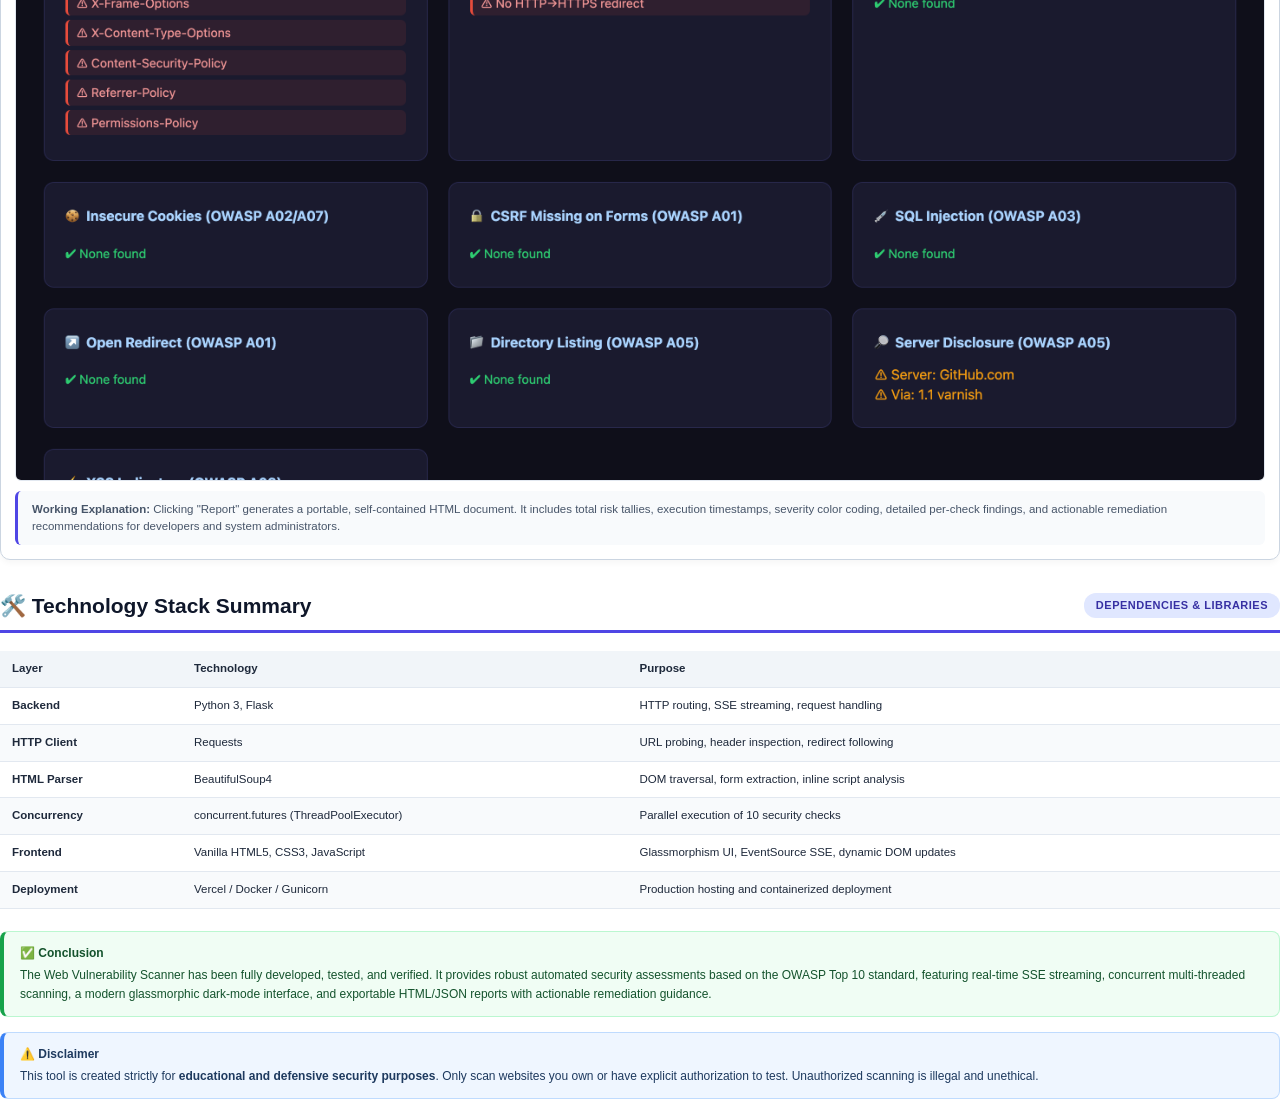
==== commit 779cbe06: "Fix PDF rendering: replace CSS gradients and rgba with solid colors for PDF compatibility" ====
--- a/docs/comprehensive_portfolio_report.html
+++ b/docs/comprehensive_portfolio_report.html
@@ -33,21 +33,21 @@
       justify-content: space-between;
       min-height: 920px;
       padding: 45px 30px;
-      background: linear-gradient(135deg, #0b1329 0%, #1e1b4b 50%, #0f172a 100%);
+      background: #111827;
       color: #ffffff;
       border-radius: 16px;
       margin-bottom: 20px;
     }
 
     .cover-header {
-      border-bottom: 2px solid rgba(255, 255, 255, 0.15);
+      border-bottom: 2px solid #374151;
       padding-bottom: 25px;
     }
 
     .cover-badge {
       display: inline-block;
       padding: 6px 18px;
-      background: rgba(99, 102, 241, 0.3);
+      background: #312e81;
       border: 1px solid #818cf8;
       border-radius: 20px;
       color: #c7d2fe;
@@ -63,9 +63,7 @@
       font-weight: 800;
       line-height: 1.25;
       margin: 10px 0 18px 0;
-      background: linear-gradient(to right, #ffffff, #a5b4fc);
-      -webkit-background-clip: text;
-      -webkit-text-fill-color: transparent;
+      color: #ffffff;
     }
 
     .cover-subtitle {
@@ -83,8 +81,8 @@
     }
 
     .cover-feat {
-      background: rgba(255, 255, 255, 0.05);
-      border: 1px solid rgba(255, 255, 255, 0.12);
+      background: #1e1b4b;
+      border: 1px solid #374151;
       border-radius: 12px;
       padding: 20px;
     }
@@ -105,7 +103,7 @@
     }
 
     .cover-footer {
-      border-top: 1px solid rgba(255, 255, 255, 0.15);
+      border-top: 1px solid #374151;
       padding-top: 20px;
       display: flex;
       justify-content: space-between;
